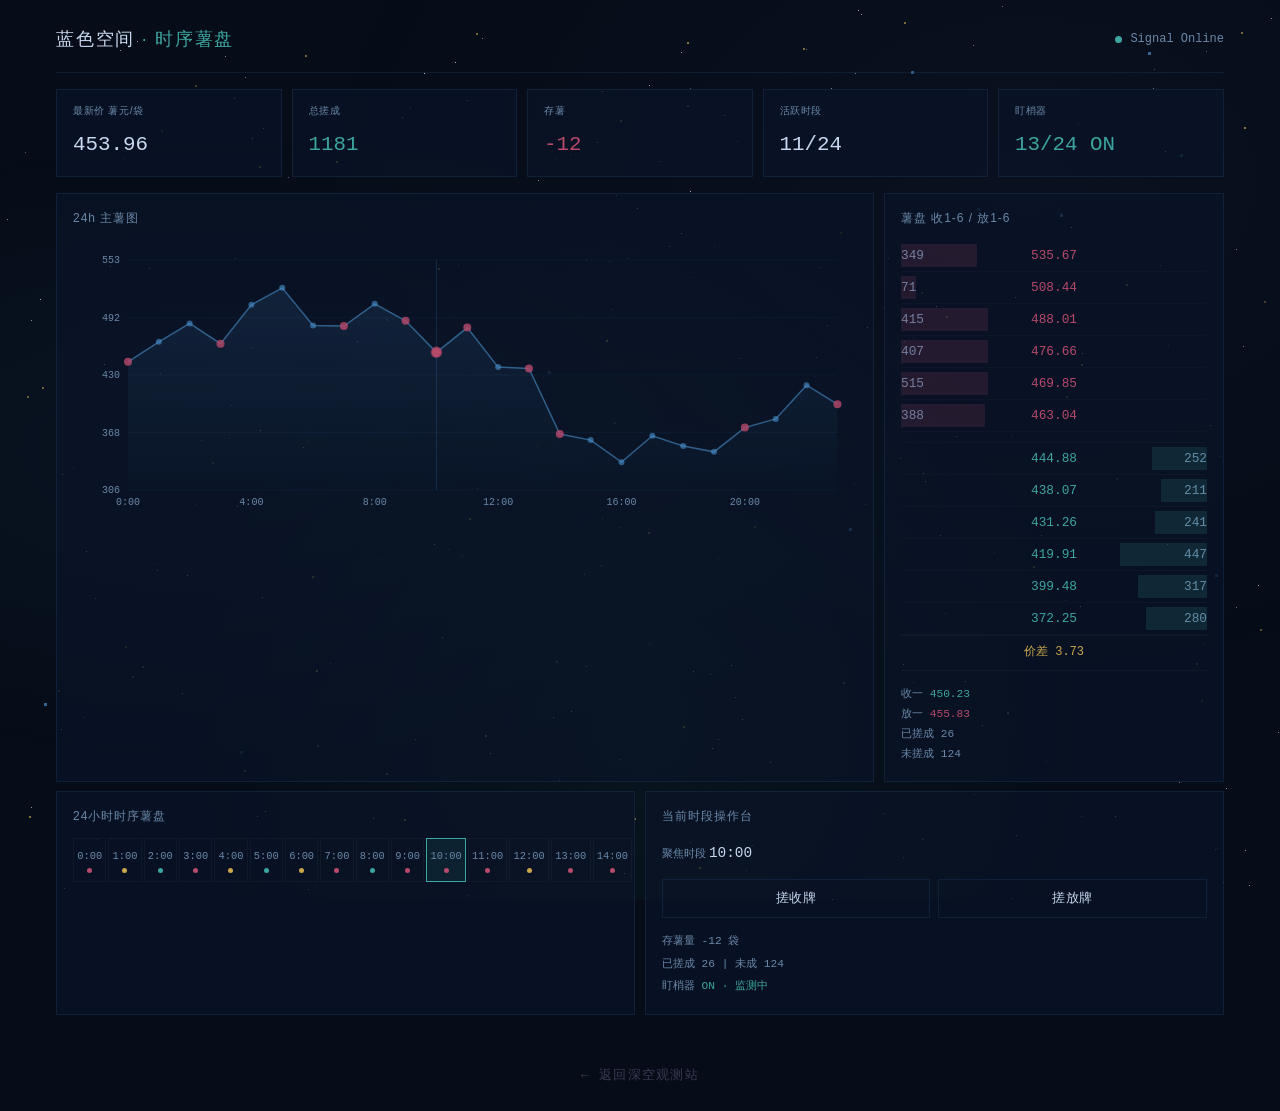
==== bluespace/index.html @ 746254e3 "kookat deep space station" ====
<!DOCTYPE html>
<html lang="zh-CN">
<head>
<meta charset="UTF-8">
<meta name="viewport" content="width=device-width, initial-scale=1.0">
<title>蓝色空间 · 时序薯盘</title>
<meta name="description" content="以星图式界面呈现连续市场状态">
<link rel="stylesheet" href="../assets/css/shared.css">
<style>
  :root {
    --blue-space-bg: #060d18;
    --panel-bg: rgba(10, 20, 40, 0.7);
    --border-subtle: rgba(74, 143, 204, 0.12);
    --text-primary: #c8d8f0;
    --text-secondary: #6a88a8;
    --accent-buy: #3da5a0;
    --accent-sell: #b84a6c;
    --accent-warn: #c9a84c;
  }

  body {
    background: var(--blue-space-bg);
    font-family: "PingFang SC", "Microsoft YaHei", -apple-system, sans-serif;
  }

  .atlas-container {
    max-width: 1200px;
    margin: 0 auto;
    padding: 1rem;
    position: relative;
    z-index: 1;
  }

  .atlas-header {
    display: flex;
    justify-content: space-between;
    align-items: center;
    padding: 0.5rem 0 1rem;
    border-bottom: 1px solid var(--border-subtle);
    margin-bottom: 1rem;
    flex-wrap: wrap;
    gap: 0.5rem;
  }

  .atlas-header .brand {
    font-size: 1.1rem;
    font-weight: 300;
    letter-spacing: 0.1em;
    color: var(--text-primary);
  }

  .atlas-header .brand span {
    color: var(--accent-buy);
  }

  .atlas-header .market-status {
    display: flex;
    align-items: center;
    gap: 0.5rem;
    font-family: monospace;
    font-size: 0.75rem;
  }

  .status-dot {
    width: 7px;
    height: 7px;
    border-radius: 50%;
    background: var(--accent-buy);
    animation: statusPulse 2s ease-in-out infinite;
  }

  @keyframes statusPulse {
    0%, 100% { box-shadow: 0 0 4px var(--accent-buy); }
    50% { box-shadow: 0 0 12px var(--accent-buy); }
  }

  .top-stats {
    display: grid;
    grid-template-columns: repeat(auto-fit, minmax(130px, 1fr));
    gap: 0.6rem;
    margin-bottom: 1rem;
  }

  .stat-card {
    background: var(--panel-bg);
    border: 1px solid var(--border-subtle);
    padding: 0.8rem 1rem;
  }

  .stat-card .stat-label {
    font-size: 0.65rem;
    color: var(--text-secondary);
    letter-spacing: 0.06em;
    margin-bottom: 0.3rem;
    text-transform: uppercase;
  }

  .stat-card .stat-value {
    font-size: 1.3rem;
    font-weight: 300;
    color: var(--text-primary);
    font-family: monospace;
  }

  .stat-card .stat-value.up { color: var(--accent-buy); }
  .stat-card .stat-value.down { color: var(--accent-sell); }

  .main-grid {
    display: grid;
    grid-template-columns: 1fr 340px;
    gap: 0.6rem;
    margin-bottom: 0.6rem;
  }

  @media (max-width: 900px) {
    .main-grid {
      grid-template-columns: 1fr;
    }
  }

  .chart-panel {
    background: var(--panel-bg);
    border: 1px solid var(--border-subtle);
    padding: 1rem;
  }

  .chart-panel h3 {
    font-size: 0.75rem;
    font-weight: 400;
    color: var(--text-secondary);
    letter-spacing: 0.08em;
    margin-bottom: 0.8rem;
  }

  .chart-area {
    position: relative;
    width: 100%;
    height: 280px;
  }

  .chart-area canvas {
    width: 100%;
    height: 100%;
  }

  .order-book {
    background: var(--panel-bg);
    border: 1px solid var(--border-subtle);
    padding: 1rem;
  }

  .order-book h3 {
    font-size: 0.75rem;
    font-weight: 400;
    color: var(--text-secondary);
    letter-spacing: 0.08em;
    margin-bottom: 0.8rem;
  }

  .ob-row {
    display: grid;
    grid-template-columns: 1fr 80px 1fr;
    gap: 0.3rem;
    font-family: monospace;
    font-size: 0.8rem;
    padding: 0.25rem 0;
    border-bottom: 1px solid rgba(255,255,255,0.02);
  }

  .ob-row .ob-price {
    text-align: center;
  }

  .ob-row .ob-price.sell { color: var(--accent-sell); }
  .ob-row .ob-price.buy { color: var(--accent-buy); }

  .ob-row .ob-vol {
    color: var(--text-secondary);
    position: relative;
  }

  .ob-row .ob-vol.buy { text-align: right; }
  .ob-row .ob-vol .bar {
    position: absolute;
    top: 0;
    bottom: 0;
    opacity: 0.15;
  }

  .ob-row .ob-vol.buy .bar {
    right: 0;
    background: var(--accent-buy);
  }

  .ob-row .ob-vol.sell .bar {
    left: 0;
    background: var(--accent-sell);
  }

  .ob-spread {
    text-align: center;
    padding: 0.4rem;
    font-family: monospace;
    font-size: 0.75rem;
    color: var(--accent-warn);
    border-top: 1px solid rgba(255,255,255,0.03);
    border-bottom: 1px solid rgba(255,255,255,0.03);
  }

  .bottom-grid {
    display: grid;
    grid-template-columns: repeat(auto-fit, minmax(280px, 1fr));
    gap: 0.6rem;
    margin-bottom: 0.6rem;
  }

  .hour-strip {
    background: var(--panel-bg);
    border: 1px solid var(--border-subtle);
    padding: 1rem;
    overflow-x: auto;
  }

  .hour-strip h3 {
    font-size: 0.75rem;
    font-weight: 400;
    color: var(--text-secondary);
    letter-spacing: 0.08em;
    margin-bottom: 0.8rem;
  }

  .hours-grid {
    display: grid;
    grid-template-columns: repeat(24, 1fr);
    gap: 2px;
    min-width: 600px;
  }

  .hour-cell {
    padding: 0.5rem 0.2rem;
    text-align: center;
    border: 1px solid rgba(255,255,255,0.03);
    cursor: pointer;
    transition: all 0.2s;
    font-family: monospace;
    font-size: 0.65rem;
  }

  .hour-cell:hover {
    background: rgba(74,143,204,0.15);
  }

  .hour-cell.active {
    border-color: var(--accent-buy);
    background: rgba(61,165,160,0.1);
  }

  .hour-cell .h-label {
    color: var(--text-secondary);
  }

  .hour-cell .h-indicator {
    width: 5px;
    height: 5px;
    border-radius: 50%;
    margin: 0.15rem auto 0;
  }

  .hour-cell .h-indicator.hot { background: var(--accent-sell); }
  .hour-cell .h-indicator.warm { background: var(--accent-warn); }
  .hour-cell .h-indicator.cold { background: var(--accent-buy); }

  .ops-panel {
    background: var(--panel-bg);
    border: 1px solid var(--border-subtle);
    padding: 1rem;
  }

  .ops-panel h3 {
    font-size: 0.75rem;
    font-weight: 400;
    color: var(--text-secondary);
    letter-spacing: 0.08em;
    margin-bottom: 0.8rem;
  }

  .ops-row {
    display: flex;
    gap: 0.5rem;
    margin-bottom: 0.8rem;
  }

  .ops-btn {
    flex: 1;
    padding: 0.6rem 1rem;
    background: transparent;
    border: 1px solid var(--border-subtle);
    color: var(--text-primary);
    font-family: inherit;
    font-size: 0.8rem;
    cursor: pointer;
    transition: all 0.3s;
    letter-spacing: 0.04em;
  }

  .ops-btn.buy-btn:hover {
    border-color: var(--accent-buy);
    background: rgba(61,165,160,0.1);
    color: var(--accent-buy);
  }

  .ops-btn.sell-btn:hover {
    border-color: var(--accent-sell);
    background: rgba(184,74,108,0.1);
    color: var(--accent-sell);
  }

  .ops-stats {
    font-family: monospace;
    font-size: 0.7rem;
    color: var(--text-secondary);
    line-height: 2;
  }

  .back-link {
    text-align: center;
    padding: 1.5rem;
    position: relative;
    z-index: 1;
    font-family: monospace;
    font-size: 0.8rem;
  }

  .back-link a {
    color: var(--star-faint);
    letter-spacing: 0.1em;
    transition: color 0.3s;
  }

  .back-link a:hover { color: var(--accent-gold); }
</style>
</head>
<body>

<div class="atlas-container">
  <div class="atlas-header">
    <div class="brand">蓝色空间<span> · 时序薯盘</span></div>
    <div class="market-status">
      <span class="status-dot"></span>
      <span style="color:var(--text-secondary)">Signal Online</span>
    </div>
  </div>

  <div class="top-stats">
    <div class="stat-card">
      <div class="stat-label">最新价 薯元/袋</div>
      <div class="stat-value" id="lastPrice">468.49</div>
    </div>
    <div class="stat-card">
      <div class="stat-label">总搓成</div>
      <div class="stat-value up" id="totalDone">1181</div>
    </div>
    <div class="stat-card">
      <div class="stat-label">存薯</div>
      <div class="stat-value down" id="inventory">-12</div>
    </div>
    <div class="stat-card">
      <div class="stat-label">活跃时段</div>
      <div class="stat-value" id="activeHours" style="color:var(--text-primary)">11/24</div>
    </div>
    <div class="stat-card">
      <div class="stat-label">盯梢器</div>
      <div class="stat-value" style="color:var(--accent-buy)">13/24 ON</div>
    </div>
  </div>

  <div class="main-grid">
    <div class="chart-panel">
      <h3>24h 主薯图</h3>
      <div class="chart-area">
        <canvas id="priceChart"></canvas>
      </div>
    </div>

    <div class="order-book">
      <h3>薯盘 收1-6 / 放1-6</h3>
      <div id="orderBook"></div>
      <div class="ob-spread" id="obSpread">价差 3.73</div>
      <div style="margin-top:0.8rem;font-family:monospace;font-size:0.7rem;color:var(--text-secondary);line-height:1.8;">
        <div>收一 <span style="color:var(--accent-buy)" id="bid1">466.63</span></div>
        <div>放一 <span style="color:var(--accent-sell)" id="ask1">470.36</span></div>
        <div>已搓成 <span id="doneCount">26</span></div>
        <div>未搓成 <span id="undoneCount">124</span></div>
      </div>
    </div>
  </div>

  <div class="bottom-grid">
    <div class="hour-strip">
      <h3>24小时时序薯盘</h3>
      <div class="hours-grid" id="hoursGrid"></div>
    </div>

    <div class="ops-panel">
      <h3>当前时段操作台</h3>
      <div style="margin-bottom:0.8rem;">
        <span style="font-size:0.7rem;color:var(--text-secondary)">聚焦时段 </span>
        <span style="font-family:monospace;font-size:0.9rem;color:var(--text-primary)" id="focusHour">10:00</span>
      </div>
      <div class="ops-row">
        <button class="ops-btn buy-btn" onclick="placeOrder('buy')">搓收牌</button>
        <button class="ops-btn sell-btn" onclick="placeOrder('sell')">搓放牌</button>
      </div>
      <div class="ops-stats">
        <div>存薯量 <span id="opsInventory">-12 袋</span></div>
        <div>已搓成 <span id="opsDone">26</span> | 未成 <span id="opsUndone">124</span></div>
        <div>盯梢器 <span style="color:var(--accent-buy)" id="opsWatch">ON · 监测中</span></div>
      </div>
    </div>
  </div>
</div>

<div class="back-link">
  <a href="../">← 返回深空观测站</a>
</div>

<script>
(function() {
  var hours = [];
  for (var i = 0; i < 24; i++) {
    var basePrice = 400 + Math.sin(i / 24 * Math.PI * 2) * 80 + Math.random() * 60;
    hours.push({
      label: i + ':00',
      price: +(basePrice.toFixed(2)),
      volume: Math.floor(Math.random() * 200 + 10),
      hot: Math.random() > 0.7,
      cold: Math.random() < 0.15,
      active: i >= 8 && i <= 18
    });
  }

  var focusHour = 10;
  var doneCount = 26;
  var undoneCount = 124;
  var inventory = -12;

  function renderHoursGrid() {
    var grid = document.getElementById('hoursGrid');
    grid.innerHTML = '';
    hours.forEach(function(h, idx) {
      var cell = document.createElement('div');
      cell.className = 'hour-cell' + (idx === focusHour ? ' active' : '');
      cell.innerHTML = '<div class="h-label">' + h.label + '</div>' +
        '<div class="h-indicator ' + (h.hot ? 'hot' : (h.cold ? 'cold' : 'warm')) + '"></div>';
      cell.title = '价格: ' + h.price + ' | 成交: ' + h.volume;
      cell.onclick = function() { selectHour(idx); };
      grid.appendChild(cell);
    });
  }

  function selectHour(idx) {
    focusHour = idx;
    document.getElementById('focusHour').textContent = hours[idx].label;
    doneCount = Math.floor(Math.random() * 50 + 5);
    undoneCount = Math.floor(Math.random() * 150 + 20);
    inventory = Math.floor(Math.random() * 40 - 20);
    updateStats(hours[idx]);
    renderHoursGrid();
    drawChart();
  }

  function updateStats(h) {
    document.getElementById('lastPrice').textContent = h.price;
    document.getElementById('bid1').textContent = (h.price - 3.73).toFixed(2);
    document.getElementById('ask1').textContent = (h.price + 1.87).toFixed(2);
    document.getElementById('doneCount').textContent = doneCount;
    document.getElementById('undoneCount').textContent = undoneCount;
    document.getElementById('opsInventory').textContent = inventory + ' 袋';
    document.getElementById('opsDone').textContent = doneCount;
    document.getElementById('opsUndone').textContent = undoneCount;
    document.getElementById('opsWatch').innerHTML = Math.random() > 0.3 ?
      '<span style="color:var(--accent-buy)">ON · 监测中</span>' :
      '<span style="color:var(--accent-sell)">OFF · 暂停</span>';

    var spread = 3.73;
    document.getElementById('obSpread').textContent = '价差 ' + spread.toFixed(2);
    renderOrderBook(h.price, spread);
  }

  function renderOrderBook(midPrice, spread) {
    var html = '';
    var levels = [0.02, 0.035, 0.05, 0.075, 0.12, 0.18];

    for (var i = levels.length - 1; i >= 0; i--) {
      var askPrice = midPrice + midPrice * levels[i];
      var askVol = Math.floor(Math.random() * 500 + 50);
      var barW = Math.min(askVol / 5, 80);
      html += '<div class="ob-row">' +
        '<div class="ob-vol sell"><div class="bar" style="width:' + barW + '%"></div>' + askVol + '</div>' +
        '<div class="ob-price sell">' + askPrice.toFixed(2) + '</div>' +
        '<div></div></div>';
    }

    html += '<div class="ob-row" style="padding:0.3rem 0;"></div>';

    for (var j = 0; j < levels.length; j++) {
      var bidPrice = midPrice - midPrice * levels[j];
      var bidVol = Math.floor(Math.random() * 500 + 50);
      var barW2 = Math.min(bidVol / 5, 80);
      html += '<div class="ob-row">' +
        '<div></div>' +
        '<div class="ob-price buy">' + bidPrice.toFixed(2) + '</div>' +
        '<div class="ob-vol buy"><div class="bar" style="width:' + barW2 + '%"></div>' + bidVol + '</div></div>';
    }

    document.getElementById('orderBook').innerHTML = html;
  }

  function drawChart() {
    var canvas = document.getElementById('priceChart');
    if (!canvas) return;
    var ctx = canvas.getContext('2d');
    var dpr = window.devicePixelRatio || 1;
    var rect = canvas.parentElement.getBoundingClientRect();
    canvas.width = rect.width * dpr;
    canvas.height = 280 * dpr;
    canvas.style.width = rect.width + 'px';
    canvas.style.height = '280px';
    ctx.scale(dpr, dpr);

    var w = rect.width;
    var h = 280;
    var pad = { top: 20, right: 20, bottom: 30, left: 55 };
    var pw = w - pad.left - pad.right;
    var ph = h - pad.top - pad.bottom;

    var prices = hours.map(function(h) { return h.price; });
    var minP = Math.min.apply(null, prices) - 30;
    var maxP = Math.max.apply(null, prices) + 30;

    function x(i) { return pad.left + (i / 23) * pw; }
    function y(p) { return pad.top + ph - ((p - minP) / (maxP - minP)) * ph; }

    ctx.clearRect(0, 0, w, h);

    ctx.strokeStyle = 'rgba(74,143,204,0.06)';
    ctx.lineWidth = 1;
    for (var i = 0; i < 5; i++) {
      var gy = pad.top + (ph / 4) * i;
      ctx.beginPath();
      ctx.moveTo(pad.left, gy);
      ctx.lineTo(w - pad.right, gy);
      ctx.stroke();
    }

    ctx.strokeStyle = 'rgba(74,143,204,0.2)';
    ctx.lineWidth = 1;
    ctx.beginPath();
    ctx.moveTo(x(focusHour), pad.top);
    ctx.lineTo(x(focusHour), h - pad.bottom);
    ctx.stroke();

    var grad = ctx.createLinearGradient(0, pad.top, 0, h - pad.bottom);
    grad.addColorStop(0, 'rgba(74,143,204,0.15)');
    grad.addColorStop(1, 'rgba(74,143,204,0.01)');

    ctx.strokeStyle = 'rgba(74,143,204,0.6)';
    ctx.lineWidth = 1.5;
    ctx.beginPath();
    for (var j = 0; j < hours.length; j++) {
      var px = x(j), py = y(hours[j].price);
      if (j === 0) ctx.moveTo(px, py);
      else ctx.lineTo(px, py);
    }
    ctx.stroke();

    ctx.fillStyle = grad;
    ctx.beginPath();
    ctx.moveTo(x(0), h - pad.bottom);
    for (var k = 0; k < hours.length; k++) {
      ctx.lineTo(x(k), y(hours[k].price));
    }
    ctx.lineTo(x(23), h - pad.bottom);
    ctx.closePath();
    ctx.fill();

    for (var m = 0; m < hours.length; m++) {
      var hot = hours[m].hot;
      var px2 = x(m), py2 = y(hours[m].price);
      ctx.beginPath();
      ctx.arc(px2, py2, hot ? 4 : 3, 0, Math.PI * 2);
      ctx.fillStyle = hot ? 'rgba(184,74,108,0.8)' : 'rgba(74,143,204,0.6)';
      ctx.fill();
    }

    ctx.fillStyle = 'rgba(184,74,108,0.9)';
    ctx.beginPath();
    ctx.arc(x(focusHour), y(hours[focusHour].price), 5, 0, Math.PI * 2);
    ctx.fill();
    ctx.strokeStyle = 'rgba(184,74,108,0.4)';
    ctx.lineWidth = 2;
    ctx.stroke();

    ctx.fillStyle = '#6a88a8';
    ctx.font = '10px "SF Mono", "Consolas", monospace';
    ctx.textAlign = 'right';
    for (var n = 0; n < 5; n++) {
      var val = minP + ((maxP - minP) / 4) * n;
      ctx.fillText(val.toFixed(0), pad.left - 8, y(val) + 3);
    }

    ctx.textAlign = 'center';
    for (var p = 0; p < 24; p += 4) {
      ctx.fillText(p + ':00', x(p), h - pad.bottom + 15);
    }
  }

  window.placeOrder = function(type) {
    var h = hours[focusHour];
    var price = type === 'buy' ? (h.price - 3.73).toFixed(2) : (h.price + 1.87).toFixed(2);
    alert((type === 'buy' ? '搓收牌' : '搓放牌') + ' @ ' + price + '\n\n此为演示界面，不执行真实交易。');
  };

  window.addEventListener('resize', drawChart);

  renderHoursGrid();
  updateStats(hours[focusHour]);
  drawChart();
})();
</script>

<script src="../assets/js/shared.js"></script>
</body>
</html>
---- assets/css/shared.css ----
/* === kookat Deep Space Shared Styles === */
/* Self-contained, no external CDN, China-accessible */

:root {
  --space-black: #08080f;
  --space-deep: #0d0d1a;
  --space-blue: #0a1628;
  --nebula-purple: #1a1035;
  --star-white: #e8e6f0;
  --star-dim: #6b6880;
  --star-faint: #3a3850;
  --accent-gold: #c9a84c;
  --accent-blue: #4a8fcc;
  --accent-teal: #3da5a0;
  --accent-rose: #b84a6c;
  --accent-lavender: #7b6fcf;
  --glow-blue: rgba(74, 143, 204, 0.3);
  --glow-gold: rgba(201, 168, 76, 0.25);
  --glow-teal: rgba(61, 165, 160, 0.2);
  --glow-rose: rgba(184, 74, 108, 0.2);
}

*, *::before, *::after {
  margin: 0;
  padding: 0;
  box-sizing: border-box;
}

html {
  scroll-behavior: smooth;
  font-size: 16px;
}

body {
  background: var(--space-black);
  color: var(--star-white);
  font-family: "PingFang SC", "Hiragino Sans GB", "Microsoft YaHei", "Noto Sans SC", "WenQuanYi Micro Hei", -apple-system, BlinkMacSystemFont, "Segoe UI", sans-serif;
  line-height: 1.8;
  min-height: 100vh;
  overflow-x: hidden;
  -webkit-font-smoothing: antiali;
  -moz-osx-font-smoothing: grayscale;
}

.mono {
  font-family: "SF Mono", "Cascadia Code", "Fira Code", "Consolas", "Courier New", monospace;
}

::selection {
  background: var(--accent-gold);
  color: var(--space-black);
}

a {
  color: var(--accent-teal);
  text-decoration: none;
  transition: color 0.3s ease, text-shadow 0.3s ease;
}

a:hover {
  color: var(--accent-gold);
  text-shadow: 0 0 8px var(--glow-gold);
}

/* === Starfield Background === */
.stars-container {
  position: fixed;
  top: 0;
  left: 0;
  width: 100%;
  height: 100%;
  pointer-events: none;
  z-index: 0;
  overflow: hidden;
}

.stars {
  position: absolute;
  width: 1px;
  height: 1px;
  background: transparent;
  box-shadow: var(--stars-small);
  animation: twinkle 4s ease-in-out infinite alternate;
}

.stars::after {
  content: '';
  position: absolute;
  top: 0;
  left: 0;
  width: 2px;
  height: 2px;
  background: transparent;
  box-shadow: var(--stars-medium);
  animation: twinkle 7s ease-in-out infinite alternate-reverse;
}

.stars::before {
  content: '';
  position: absolute;
  top: 0;
  left: 0;
  width: 3px;
  height: 3px;
  background: transparent;
  box-shadow: var(--stars-big);
  animation: twinkle 10s ease-in-out infinite alternate;
}

@keyframes twinkle {
  0% { opacity: 0.3; }
  100% { opacity: 1; }
}

/* === Nebula Gradient Backgrounds === */
.bg-nebula {
  position: fixed;
  top: 0;
  left: 0;
  width: 100%;
  height: 100%;
  pointer-events: none;
  z-index: -1;
  background:
    radial-gradient(ellipse at 20% 50%, rgba(74, 143, 204, 0.06) 0%, transparent 50%),
    radial-gradient(ellipse at 80% 20%, rgba(123, 111, 207, 0.04) 0%, transparent 50%),
    radial-gradient(ellipse at 50% 80%, rgba(61, 165, 160, 0.05) 0%, transparent 50%);
}

/* === Typography === */
h1, h2, h3, h4, h5, h6 {
  font-weight: 400;
  letter-spacing: 0.04em;
  line-height: 1.4;
}

h1 { font-size: 2.5rem; }
h2 { font-size: 1.8rem; }
h3 { font-size: 1.4rem; }

.text-dim { color: var(--star-dim); }
.text-faint { color: var(--star-faint); }
.text-gold { color: var(--accent-gold); }
.text-blue { color: var(--accent-blue); }
.text-teal { color: var(--accent-teal); }
.text-rose { color: var(--accent-rose); }
.text-lavender { color: var(--accent-lavender); }

/* === Buttons === */
.btn {
  display: inline-flex;
  align-items: center;
  gap: 0.5rem;
  padding: 0.75rem 1.5rem;
  border: 1px solid var(--star-faint);
  background: rgba(255, 255, 255, 0.03);
  color: var(--star-white);
  font-family: inherit;
  font-size: 0.95rem;
  cursor: pointer;
  transition: all 0.3s ease;
  letter-spacing: 0.03em;
}

.btn:hover {
  border-color: var(--accent-gold);
  background: rgba(201, 168, 76, 0.08);
  color: var(--accent-gold);
}

.btn-primary {
  border-color: var(--accent-teal);
  background: rgba(61, 165, 160, 0.1);
  color: var(--accent-teal);
}

.btn-primary:hover {
  background: rgba(61, 165, 160, 0.2);
  color: #fff;
}

/* === Content Wrapper === */
.content-wrapper {
  position: relative;
  z-index: 1;
  max-width: 800px;
  margin: 0 auto;
  padding: 2rem;
}

/* === Fade-in Animation === */
.fade-in {
  opacity: 0;
  transform: translateY(20px);
  animation: fadeInUp 0.8s ease forwards;
}

@keyframes fadeInUp {
  to {
    opacity: 1;
    transform: translateY(0);
  }
}

.delay-1 { animation-delay: 0.2s; }
.delay-2 { animation-delay: 0.4s; }
.delay-3 { animation-delay: 0.6s; }
.delay-4 { animation-delay: 0.8s; }
.delay-5 { animation-delay: 1.0s; }

/* === Divider === */
.divider {
  width: 60px;
  height: 1px;
  background: var(--star-faint);
  margin: 2rem 0;
}

.divider-centered {
  margin: 2rem auto;
}

/* === Section === */
.section {
  padding: 4rem 0;
  position: relative;
  z-index: 1;
}

/* === Glass Card === */
.glass-card {
  background: rgba(255, 255, 255, 0.02);
  border: 1px solid rgba(255, 255, 255, 0.06);
  padding: 2rem;
  backdrop-filter: blur(10px);
  transition: border-color 0.3s ease, background 0.3s ease;
}

.glass-card:hover {
  border-color: rgba(255, 255, 255, 0.12);
  background: rgba(255, 255, 255, 0.04);
}

/* === Scrollbar === */
::-webkit-scrollbar {
  width: 6px;
}

::-webkit-scrollbar-track {
  background: var(--space-black);
}

::-webkit-scrollbar-thumb {
  background: var(--star-faint);
  border-radius: 3px;
}

::-webkit-scrollbar-thumb:hover {
  background: var(--star-dim);
}

/* === Responsive === */
@media (max-width: 768px) {
  html { font-size: 14px; }
  .content-wrapper { padding: 1.5rem; }
  h1 { font-size: 2rem; }
  h2 { font-size: 1.5rem; }
  .section { padding: 2.5rem 0; }
}
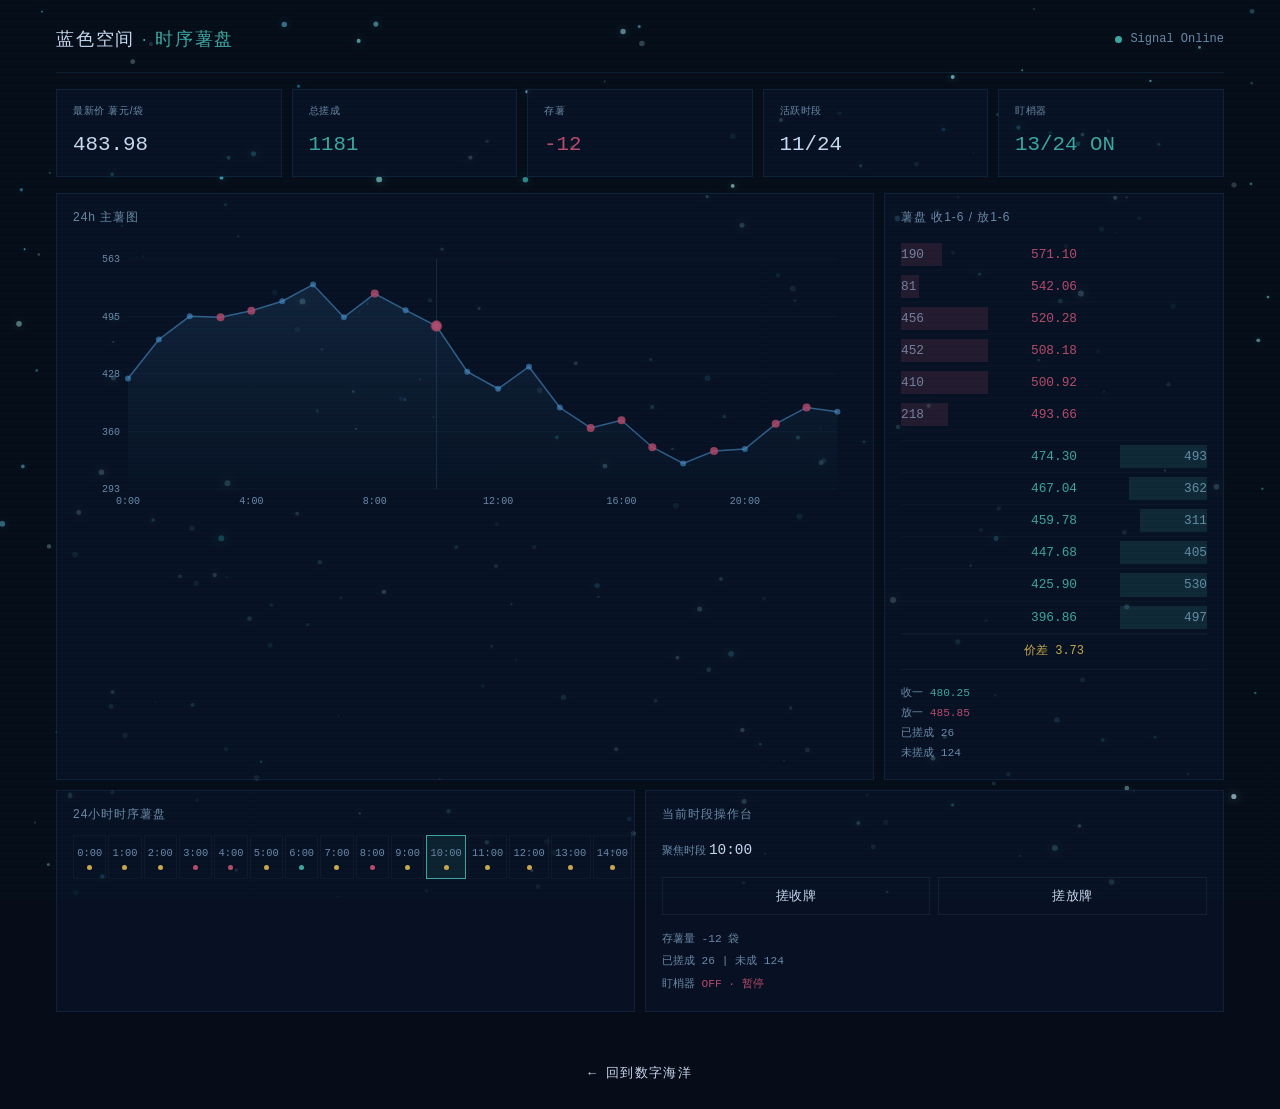
==== commit 5b13859b: "修复子站背景分色 & 返回链接文字 & 重写 RimLog 船舶主题 + 世界海图" ====
--- a/bluespace/index.html
+++ b/bluespace/index.html
@@ -421,7 +421,7 @@
 </div>
 
 <div class="back-link">
-  <a href="../">← 返回深空观测站</a>
+  <a href="../">← 回到数字海洋</a>
 </div>
 
 <script>
--- a/assets/css/shared.css
+++ b/assets/css/shared.css
@@ -1,23 +1,26 @@
-/* === kookat Deep Space Shared Styles === */
+/* === Digital Ocean · Cyberpunk Theme === */
 /* Self-contained, no external CDN, China-accessible */
 
 :root {
-  --space-black: #08080f;
-  --space-deep: #0d0d1a;
-  --space-blue: #0a1628;
-  --nebula-purple: #1a1035;
-  --star-white: #e8e6f0;
-  --star-dim: #6b6880;
-  --star-faint: #3a3850;
-  --accent-gold: #c9a84c;
-  --accent-blue: #4a8fcc;
-  --accent-teal: #3da5a0;
-  --accent-rose: #b84a6c;
-  --accent-lavender: #7b6fcf;
-  --glow-blue: rgba(74, 143, 204, 0.3);
-  --glow-gold: rgba(201, 168, 76, 0.25);
-  --glow-teal: rgba(61, 165, 160, 0.2);
-  --glow-rose: rgba(184, 74, 108, 0.2);
+  --ocean-black: #020810;
+  --ocean-deep: #060d18;
+  --ocean-mid: #0a1628;
+  --ocean-surface: #0f2840;
+  --cyber-cyan: #00e5c8;
+  --cyber-blue: #0088ff;
+  --cyber-purple: #7c3aed;
+  --cyber-pink: #ff2d78;
+  --cyber-teal: #0ff;
+  --neon-glow: rgba(0, 229, 200, 0.3);
+  --neon-blue: rgba(0, 136, 255, 0.25);
+  --neon-purple: rgba(124, 58, 237, 0.2);
+  --neon-pink: rgba(255, 45, 120, 0.2);
+  --text-primary: #e0f0ff;
+  --text-dim: #6080a0;
+  --text-faint: #2a4058;
+  --text-cyber: #00e5c8;
+  --depth-surface: 0;
+  --depth-current: 0;
 }
 
 *, *::before, *::after {
@@ -32,14 +35,25 @@
 }
 
 body {
-  background: var(--space-black);
-  color: var(--star-white);
-  font-family: "PingFang SC", "Hiragino Sans GB", "Microsoft YaHei", "Noto Sans SC", "WenQuanYi Micro Hei", -apple-system, BlinkMacSystemFont, "Segoe UI", sans-serif;
+  background: var(--ocean-black);
+  color: var(--text-primary);
+  font-family: "PingFang SC", "Hiragino Sans GB", "Microsoft YaHei", -apple-system, BlinkMacSystemFont, "Segoe UI", sans-serif;
   line-height: 1.8;
   min-height: 100vh;
   overflow-x: hidden;
-  -webkit-font-smoothing: antiali;
+  -webkit-font-smoothing: antialiased;
   -moz-osx-font-smoothing: grayscale;
+}
+
+/* Fixed canvas background layer */
+#ocean-canvas {
+  position: fixed;
+  top: 0;
+  left: 0;
+  width: 100vw;
+  height: 100vh;
+  z-index: 0;
+  pointer-events: none;
 }
 
 .mono {
@@ -47,104 +61,38 @@
 }
 
 ::selection {
-  background: var(--accent-gold);
-  color: var(--space-black);
+  background: var(--cyber-cyan);
+  color: var(--ocean-black);
 }
 
 a {
-  color: var(--accent-teal);
+  color: var(--cyber-cyan);
   text-decoration: none;
   transition: color 0.3s ease, text-shadow 0.3s ease;
 }
 
 a:hover {
-  color: var(--accent-gold);
-  text-shadow: 0 0 8px var(--glow-gold);
-}
-
-/* === Starfield Background === */
-.stars-container {
-  position: fixed;
-  top: 0;
-  left: 0;
-  width: 100%;
-  height: 100%;
-  pointer-events: none;
-  z-index: 0;
-  overflow: hidden;
-}
-
-.stars {
-  position: absolute;
-  width: 1px;
-  height: 1px;
-  background: transparent;
-  box-shadow: var(--stars-small);
-  animation: twinkle 4s ease-in-out infinite alternate;
-}
-
-.stars::after {
-  content: '';
-  position: absolute;
-  top: 0;
-  left: 0;
-  width: 2px;
-  height: 2px;
-  background: transparent;
-  box-shadow: var(--stars-medium);
-  animation: twinkle 7s ease-in-out infinite alternate-reverse;
-}
-
-.stars::before {
-  content: '';
-  position: absolute;
-  top: 0;
-  left: 0;
-  width: 3px;
-  height: 3px;
-  background: transparent;
-  box-shadow: var(--stars-big);
-  animation: twinkle 10s ease-in-out infinite alternate;
-}
-
-@keyframes twinkle {
-  0% { opacity: 0.3; }
-  100% { opacity: 1; }
-}
-
-/* === Nebula Gradient Backgrounds === */
-.bg-nebula {
-  position: fixed;
-  top: 0;
-  left: 0;
-  width: 100%;
-  height: 100%;
-  pointer-events: none;
-  z-index: -1;
-  background:
-    radial-gradient(ellipse at 20% 50%, rgba(74, 143, 204, 0.06) 0%, transparent 50%),
-    radial-gradient(ellipse at 80% 20%, rgba(123, 111, 207, 0.04) 0%, transparent 50%),
-    radial-gradient(ellipse at 50% 80%, rgba(61, 165, 160, 0.05) 0%, transparent 50%);
+  color: #fff;
+  text-shadow: 0 0 12px var(--neon-glow);
 }
 
 /* === Typography === */
 h1, h2, h3, h4, h5, h6 {
-  font-weight: 400;
+  font-weight: 300;
   letter-spacing: 0.04em;
-  line-height: 1.4;
+  line-height: 1.3;
 }
 
-h1 { font-size: 2.5rem; }
-h2 { font-size: 1.8rem; }
+h1 { font-size: 2.8rem; }
+h2 { font-size: 2rem; }
 h3 { font-size: 1.4rem; }
 
-.text-dim { color: var(--star-dim); }
-.text-faint { color: var(--star-faint); }
-.text-gold { color: var(--accent-gold); }
-.text-blue { color: var(--accent-blue); }
-.text-teal { color: var(--accent-teal); }
-.text-rose { color: var(--accent-rose); }
-.text-lavender { color: var(--accent-lavender); }
+.text-dim { color: var(--text-dim); }
+.text-faint { color: var(--text-faint); }
+.text-cyber { color: var(--cyber-cyan); }
+.text-blue { color: var(--cyber-blue); }
+.text-purple { color: var(--cyber-purple); }
+.text-pink { color: var(--cyber-pink); }
 
 /* === Buttons === */
 .btn {
@@ -152,118 +100,85 @@
   align-items: center;
   gap: 0.5rem;
   padding: 0.75rem 1.5rem;
-  border: 1px solid var(--star-faint);
-  background: rgba(255, 255, 255, 0.03);
-  color: var(--star-white);
+  border: 1px solid rgba(0, 229, 200, 0.2);
+  background: rgba(0, 229, 200, 0.04);
+  color: var(--cyber-cyan);
   font-family: inherit;
-  font-size: 0.95rem;
+  font-size: 0.9rem;
   cursor: pointer;
   transition: all 0.3s ease;
-  letter-spacing: 0.03em;
+  letter-spacing: 0.05em;
+  text-transform: uppercase;
 }
 
 .btn:hover {
-  border-color: var(--accent-gold);
-  background: rgba(201, 168, 76, 0.08);
-  color: var(--accent-gold);
+  border-color: var(--cyber-cyan);
+  background: rgba(0, 229, 200, 0.1);
+  box-shadow: 0 0 20px var(--neon-glow), inset 0 0 20px rgba(0, 229, 200, 0.05);
+  color: #fff;
 }
 
 .btn-primary {
-  border-color: var(--accent-teal);
-  background: rgba(61, 165, 160, 0.1);
-  color: var(--accent-teal);
+  border-color: var(--cyber-blue);
+  color: var(--cyber-blue);
+  background: rgba(0, 136, 255, 0.06);
 }
 
 .btn-primary:hover {
-  background: rgba(61, 165, 160, 0.2);
+  border-color: var(--cyber-blue);
+  background: rgba(0, 136, 255, 0.12);
+  box-shadow: 0 0 20px var(--neon-blue), inset 0 0 20px rgba(0, 136, 255, 0.05);
   color: #fff;
-}
-
-/* === Content Wrapper === */
-.content-wrapper {
-  position: relative;
-  z-index: 1;
-  max-width: 800px;
-  margin: 0 auto;
-  padding: 2rem;
-}
-
-/* === Fade-in Animation === */
-.fade-in {
-  opacity: 0;
-  transform: translateY(20px);
-  animation: fadeInUp 0.8s ease forwards;
-}
-
-@keyframes fadeInUp {
-  to {
-    opacity: 1;
-    transform: translateY(0);
-  }
-}
-
-.delay-1 { animation-delay: 0.2s; }
-.delay-2 { animation-delay: 0.4s; }
-.delay-3 { animation-delay: 0.6s; }
-.delay-4 { animation-delay: 0.8s; }
-.delay-5 { animation-delay: 1.0s; }
-
-/* === Divider === */
-.divider {
-  width: 60px;
-  height: 1px;
-  background: var(--star-faint);
-  margin: 2rem 0;
-}
-
-.divider-centered {
-  margin: 2rem auto;
 }
 
 /* === Section === */
 .section {
-  padding: 4rem 0;
   position: relative;
   z-index: 1;
 }
 
 /* === Glass Card === */
 .glass-card {
-  background: rgba(255, 255, 255, 0.02);
-  border: 1px solid rgba(255, 255, 255, 0.06);
+  background: rgba(0, 136, 255, 0.03);
+  border: 1px solid rgba(0, 229, 200, 0.06);
   padding: 2rem;
-  backdrop-filter: blur(10px);
+  backdrop-filter: blur(12px);
   transition: border-color 0.3s ease, background 0.3s ease;
 }
 
 .glass-card:hover {
-  border-color: rgba(255, 255, 255, 0.12);
-  background: rgba(255, 255, 255, 0.04);
+  border-color: rgba(0, 229, 200, 0.15);
+  background: rgba(0, 136, 255, 0.05);
 }
 
 /* === Scrollbar === */
-::-webkit-scrollbar {
-  width: 6px;
-}
+::-webkit-scrollbar { width: 4px; }
+::-webkit-scrollbar-track { background: var(--ocean-black); }
+::-webkit-scrollbar-thumb { background: var(--text-faint); border-radius: 2px; }
+::-webkit-scrollbar-thumb:hover { background: var(--text-dim); }
 
-::-webkit-scrollbar-track {
-  background: var(--space-black);
-}
-
-::-webkit-scrollbar-thumb {
-  background: var(--star-faint);
-  border-radius: 3px;
-}
-
-::-webkit-scrollbar-thumb:hover {
-  background: var(--star-dim);
+/* === Scanlines overlay === */
+.scanlines {
+  position: fixed;
+  top: 0;
+  left: 0;
+  width: 100%;
+  height: 100%;
+  pointer-events: none;
+  z-index: 999;
+  background: repeating-linear-gradient(
+    0deg,
+    transparent,
+    transparent 2px,
+    rgba(0, 229, 200, 0.015) 2px,
+    rgba(0, 229, 200, 0.015) 4px
+  );
 }
 
 /* === Responsive === */
 @media (max-width: 768px) {
   html { font-size: 14px; }
-  .content-wrapper { padding: 1.5rem; }
   h1 { font-size: 2rem; }
-  h2 { font-size: 1.5rem; }
+  h2 { font-size: 1.6rem; }
   .section { padding: 2.5rem 0; }
-}
+}
